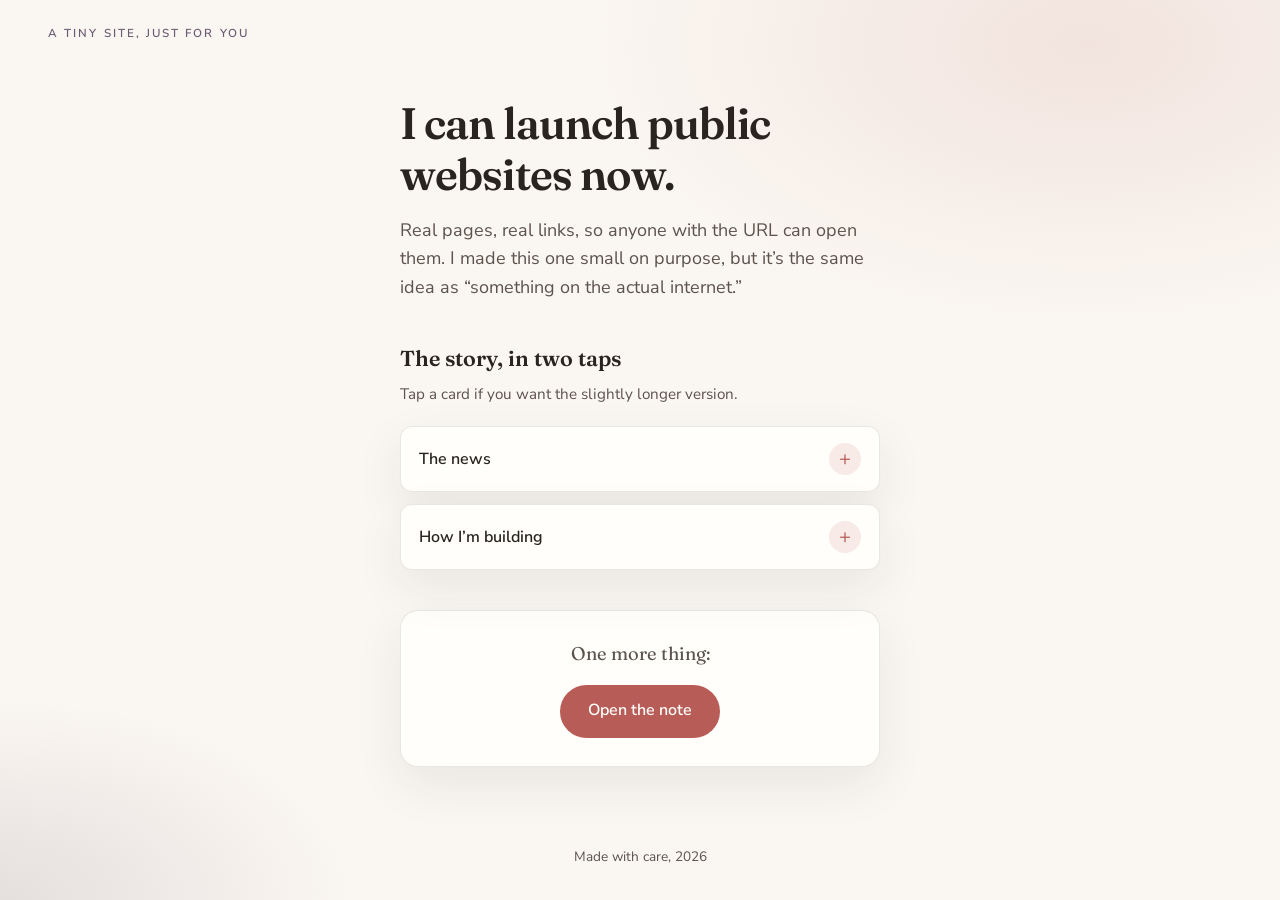
==== website/index.html @ cdfbc5cf "Move site into website/; deploy Pages via Actions; root README Made-with: Cursor" ====
<!DOCTYPE html>
<html lang="en">
  <head>
    <meta charset="utf-8" />
    <meta name="viewport" content="width=device-width, initial-scale=1" />
    <title>For you</title>
    <meta
      name="description"
      content="News: public websites, and how I build now. Tap the cards."
    />
    <link rel="stylesheet" href="styles.css" />
    <link rel="preconnect" href="https://fonts.googleapis.com" />
    <link rel="preconnect" href="https://fonts.gstatic.com" crossorigin />
    <link
      href="https://fonts.googleapis.com/css2?family=Fraunces:ital,opsz,wght@0,9..144,400;0,9..144,600;1,9..144,400&family=Nunito+Sans:ital,opsz,wght@0,6..12,400;0,6..12,600;1,6..12,400&display=swap"
      rel="stylesheet"
    />
  </head>
  <body>
    <a class="skip-link" href="#main">Skip to content</a>
    <div class="bg-blobs" aria-hidden="true"></div>

    <header class="site-header">
      <p class="eyebrow">A tiny site, just for you</p>
    </header>

    <main id="main" class="layout">
      <section class="hero card-in" aria-labelledby="hero-title">
        <h1 id="hero-title" class="hero-title">I can launch public websites now.</h1>
        <p class="lede">
          Real pages, real links, so anyone with the URL can open them. I made this
          one small on purpose, but it’s the same idea as “something on the
          actual internet.”
        </p>
      </section>

      <section class="story" aria-labelledby="story-title">
        <h2 id="story-title" class="section-title">The story, in two taps</h2>
        <p class="section-intro">
          Tap a card if you want the slightly longer version.
        </p>

        <div class="cards">
          <article class="story-card">
            <button
              type="button"
              class="story-card__toggle"
              aria-expanded="false"
              aria-controls="panel-1"
              id="btn-1"
            >
              <span class="story-card__label">The news</span>
              <span class="story-card__hint" aria-hidden="true">+</span>
            </button>
            <div
              class="story-card__panel"
              id="panel-1"
              role="region"
              aria-labelledby="btn-1"
              hidden
            >
              <p>
                I can create and publish <strong>public</strong> sites (pages
                that live outside my laptop, with a shareable link). That’s new
                for me, and it’s what I wanted you to see first.
              </p>
            </div>
          </article>

          <article class="story-card">
            <button
              type="button"
              class="story-card__toggle"
              aria-expanded="false"
              aria-controls="panel-2"
              id="btn-2"
            >
              <span class="story-card__label">How I’m building</span>
              <span class="story-card__hint" aria-hidden="true">+</span>
            </button>
            <div
              class="story-card__panel"
              id="panel-2"
              role="region"
              aria-labelledby="btn-2"
              hidden
            >
              <p>
                I work alongside AI tools now: things like <strong>Cursor</strong>
                and <strong>Claude</strong>, almost like teammates in the editor.
                They help me draft, explore options, and catch dumb mistakes;
                I still decide what ships. It’s faster, and honestly more fun.
              </p>
            </div>
          </article>
        </div>
      </section>

      <section class="reveal-block card-in card-in--delay" aria-labelledby="reveal-label">
        <p id="reveal-label" class="reveal-block__prompt">One more thing:</p>
        <button type="button" class="btn-primary" id="reveal-btn">
          Open the note
        </button>
        <div class="reveal-block__message" id="reveal-message" hidden>
          <p>Any ideas what we want to build now?</p>
        </div>
      </section>
    </main>

    <footer class="site-footer">
      <p>Made with care, <span id="year"></span></p>
    </footer>

    <script src="script.js" defer></script>
  </body>
</html>
---- website/styles.css ----
:root {
  --bg: #faf6f1;
  --bg-card: #fffefb;
  --text: #2a2420;
  --text-soft: #5c534c;
  --accent: #b85c57;
  --accent-hover: #9a4744;
  --accent-faint: rgba(184, 92, 87, 0.12);
  --plum: #6b5b73;
  --border: rgba(42, 36, 32, 0.1);
  --radius: 18px;
  --radius-sm: 12px;
  --shadow: 0 18px 50px rgba(42, 36, 32, 0.08);
  --shadow-hover: 0 22px 60px rgba(42, 36, 32, 0.12);
  --font-sans: "Nunito Sans", system-ui, sans-serif;
  --font-display: "Fraunces", Georgia, serif;
}

@media (prefers-color-scheme: dark) {
  :root {
    --bg: #17141a;
    --bg-card: #1f1c24;
    --text: #f2ebe6;
    --text-soft: #b8aea5;
    --accent: #e8a09c;
    --accent-hover: #f0bcb8;
    --accent-faint: rgba(232, 160, 156, 0.12);
    --plum: #c4b8cc;
    --border: rgba(242, 235, 230, 0.12);
    --shadow: 0 20px 60px rgba(0, 0, 0, 0.35);
    --shadow-hover: 0 24px 70px rgba(0, 0, 0, 0.45);
  }
}

*,
*::before,
*::after {
  box-sizing: border-box;
}

html {
  font-family: var(--font-sans);
  line-height: 1.6;
  -webkit-font-smoothing: antialiased;
}

body {
  margin: 0;
  min-height: 100dvh;
  display: flex;
  flex-direction: column;
  color: var(--text);
  background: var(--bg);
  position: relative;
  overflow-x: hidden;
}

.bg-blobs {
  position: fixed;
  inset: 0;
  z-index: -1;
  background:
    radial-gradient(900px 500px at 85% 5%, var(--accent-faint), transparent 55%),
    radial-gradient(700px 400px at 0% 100%, rgba(107, 91, 115, 0.15), transparent 50%),
    var(--bg);
  pointer-events: none;
}

@media (prefers-color-scheme: dark) {
  .bg-blobs {
    background:
      radial-gradient(900px 500px at 85% 5%, var(--accent-faint), transparent 55%),
      radial-gradient(700px 400px at 0% 100%, rgba(196, 184, 204, 0.12), transparent 50%),
      var(--bg);
  }
}

.skip-link {
  position: absolute;
  left: -999px;
  top: 0.75rem;
  padding: 0.5rem 1rem;
  background: var(--accent);
  color: var(--bg);
  font-weight: 600;
  border-radius: 8px;
  z-index: 10;
}

.skip-link:focus {
  left: 0.75rem;
}

.site-header {
  padding: 1.5rem clamp(1.25rem, 4vw, 3rem) 0;
}

.eyebrow {
  margin: 0;
  font-size: 0.72rem;
  letter-spacing: 0.18em;
  text-transform: uppercase;
  color: var(--plum);
  font-weight: 600;
}

.layout {
  flex: 1;
  padding: clamp(1.5rem, 5vw, 3.5rem) clamp(1.25rem, 4vw, 3rem) 3rem;
  max-width: 36rem;
  margin: 0 auto;
  width: 100%;
}

.hero {
  margin-bottom: 2.5rem;
}

.hero-title {
  margin: 0 0 1rem;
  font-family: var(--font-display);
  font-size: clamp(2rem, 6vw, 2.75rem);
  font-weight: 600;
  line-height: 1.15;
  letter-spacing: -0.02em;
  color: var(--text);
}

.lede {
  margin: 0;
  font-size: 1.125rem;
  color: var(--text-soft);
}

.section-title {
  margin: 0 0 0.35rem;
  font-family: var(--font-display);
  font-size: 1.35rem;
  font-weight: 600;
}

.section-intro {
  margin: 0 0 1.25rem;
  font-size: 0.95rem;
  color: var(--text-soft);
}

.cards {
  display: flex;
  flex-direction: column;
  gap: 0.75rem;
}

.story-card {
  border-radius: var(--radius-sm);
  border: 1px solid var(--border);
  background: var(--bg-card);
  box-shadow: var(--shadow);
  overflow: hidden;
  transition: box-shadow 0.25s ease, transform 0.2s ease;
}

.story-card:has(.story-card__toggle[aria-expanded="true"]) {
  box-shadow: var(--shadow-hover);
}

.story-card__toggle {
  width: 100%;
  display: flex;
  align-items: center;
  justify-content: space-between;
  gap: 1rem;
  padding: 1rem 1.15rem;
  margin: 0;
  border: none;
  background: transparent;
  color: var(--text);
  font: inherit;
  text-align: left;
  cursor: pointer;
  transition: background 0.2s ease;
}

.story-card__toggle:hover {
  background: var(--accent-faint);
}

.story-card__toggle:focus-visible {
  outline: 2px solid var(--accent);
  outline-offset: -2px;
}

.story-card__label {
  font-weight: 600;
  font-size: 1rem;
}

.story-card__hint {
  flex-shrink: 0;
  width: 2rem;
  height: 2rem;
  display: grid;
  place-items: center;
  border-radius: 999px;
  background: var(--accent-faint);
  color: var(--accent);
  font-size: 1.25rem;
  font-weight: 400;
  line-height: 1;
  transition: transform 0.25s ease;
}

.story-card__toggle[aria-expanded="true"] .story-card__hint {
  transform: rotate(45deg);
}

.story-card__panel {
  padding: 0 1.15rem 1.15rem;
  border-top: 1px solid var(--border);
}

.story-card__panel[hidden] {
  display: none;
}

.story-card__panel p {
  margin: 0.9rem 0 0;
  font-size: 0.98rem;
  color: var(--text-soft);
}

.story-card__panel p em {
  color: var(--text);
  font-style: italic;
}

.reveal-block {
  margin-top: 2.5rem;
  padding: 1.75rem;
  border-radius: var(--radius);
  border: 1px solid var(--border);
  background: var(--bg-card);
  box-shadow: var(--shadow);
  text-align: center;
}

.reveal-block__prompt {
  margin: 0 0 1rem;
  font-family: var(--font-display);
  font-size: 1.15rem;
  color: var(--text-soft);
}

.btn-primary {
  display: inline-flex;
  align-items: center;
  justify-content: center;
  padding: 0.85rem 1.75rem;
  border: none;
  border-radius: 999px;
  background: var(--accent);
  color: #fffefb;
  font: inherit;
  font-weight: 600;
  font-size: 1rem;
  cursor: pointer;
  transition: background 0.2s ease, transform 0.15s ease;
}

.btn-primary:hover {
  background: var(--accent-hover);
}

.btn-primary:focus-visible {
  outline: 2px solid var(--accent);
  outline-offset: 3px;
}

.btn-primary:active {
  transform: scale(0.98);
}

.reveal-block__message {
  margin-top: 1.25rem;
  text-align: left;
}

.reveal-block__message[hidden] {
  display: none;
}

.reveal-block__message p {
  margin: 0;
  font-size: 1.05rem;
  color: var(--text-soft);
  line-height: 1.65;
}

.site-footer {
  padding: 1.5rem clamp(1.25rem, 4vw, 3rem) 2rem;
  text-align: center;
}

.site-footer p {
  margin: 0;
  font-size: 0.85rem;
  color: var(--text-soft);
}

@media (prefers-reduced-motion: reduce) {
  .story-card,
  .story-card__hint,
  .btn-primary {
    transition: none;
  }

  .card-in {
    animation: none;
    opacity: 1;
    transform: none;
  }
}

.card-in {
  animation: rise-in 0.7s ease backwards;
}

.card-in--delay {
  animation-delay: 0.12s;
}

@keyframes rise-in {
  from {
    opacity: 0;
    transform: translateY(12px);
  }
  to {
    opacity: 1;
    transform: translateY(0);
  }
}
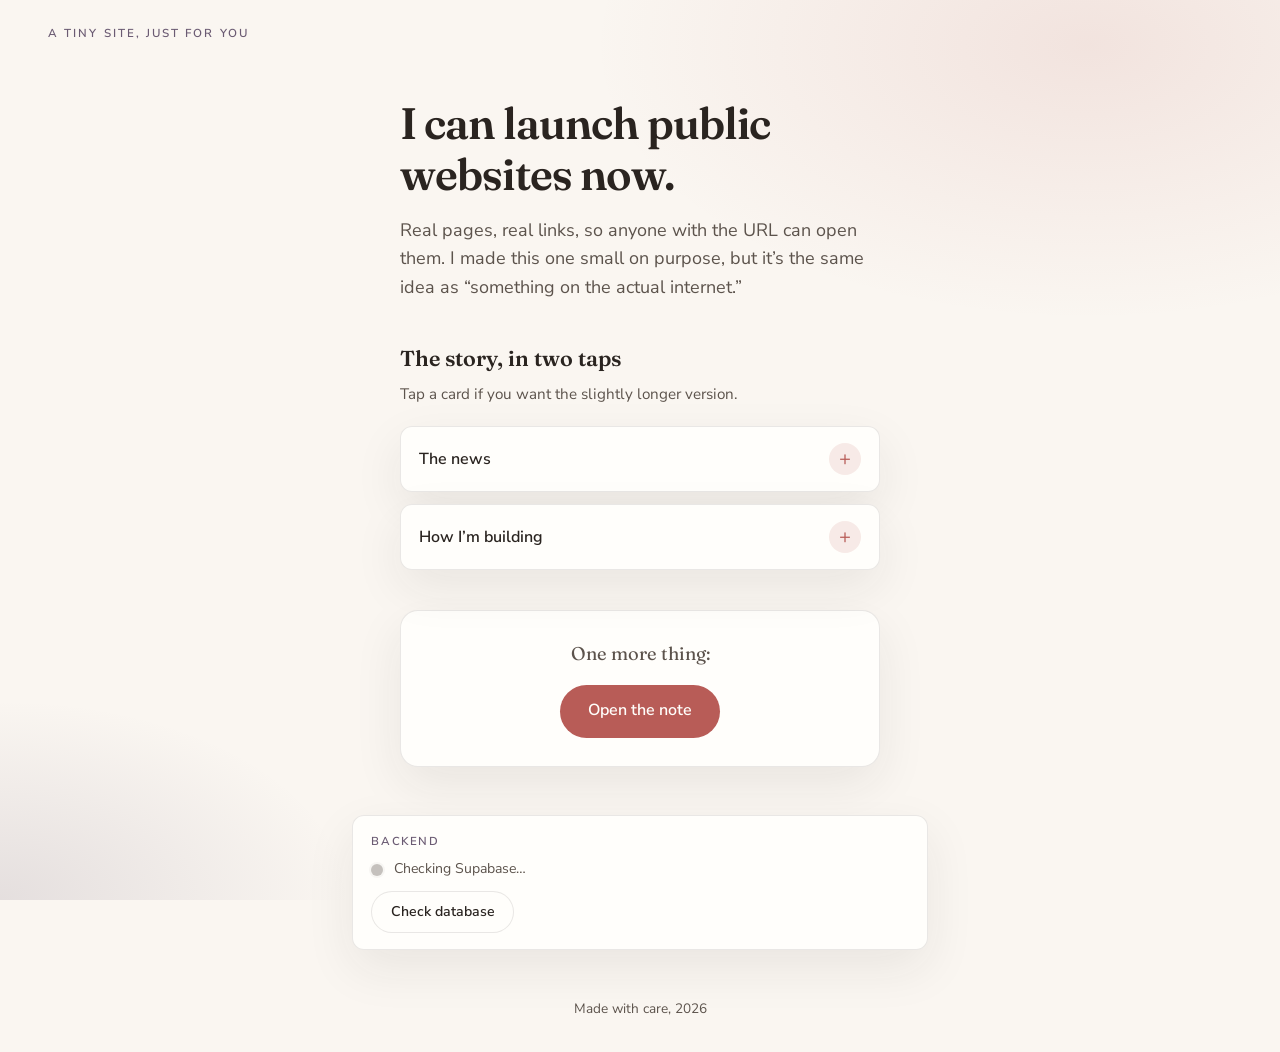
==== commit 942152a0: "Add database connectivity button with status light and probe migration Made-with: Cursor" ====
--- a/website/index.html
+++ b/website/index.html
@@ -107,10 +107,35 @@
       </section>
     </main>
 
+    <aside class="supabase-panel card-in" aria-label="Backend status">
+      <p class="supabase-panel__title">Backend</p>
+      <div class="supabase-db-row">
+        <span
+          class="supabase-light"
+          id="supabase-light"
+          data-state="off"
+          role="img"
+          aria-label="Database check indicator"
+        ></span>
+        <p
+          id="supabase-status"
+          class="supabase-status"
+          data-state="idle"
+          aria-live="polite"
+        >
+          Checking Supabase…
+        </p>
+      </div>
+      <button type="button" class="btn-supabase-check" id="supabase-check-btn">
+        Check database
+      </button>
+    </aside>
+
     <footer class="site-footer">
       <p>Made with care, <span id="year"></span></p>
     </footer>
 
     <script src="script.js" defer></script>
+    <script type="module" src="js/app-supabase.js"></script>
   </body>
 </html>
--- a/website/styles.css
+++ b/website/styles.css
@@ -296,6 +296,145 @@
   line-height: 1.65;
 }
 
+.supabase-panel {
+  max-width: 36rem;
+  margin: 0 auto 1.5rem;
+  padding: 1rem 1.15rem;
+  width: calc(100% - clamp(2.5rem, 8vw, 6rem));
+  border-radius: var(--radius-sm);
+  border: 1px solid var(--border);
+  background: var(--bg-card);
+  box-shadow: var(--shadow);
+}
+
+.supabase-panel__title {
+  margin: 0 0 0.55rem;
+  font-size: 0.72rem;
+  letter-spacing: 0.14em;
+  text-transform: uppercase;
+  color: var(--plum);
+  font-weight: 600;
+}
+
+.supabase-db-row {
+  display: flex;
+  align-items: flex-start;
+  gap: 0.65rem;
+  margin-bottom: 0.75rem;
+}
+
+.supabase-light {
+  flex-shrink: 0;
+  width: 0.75rem;
+  height: 0.75rem;
+  margin-top: 0.32rem;
+  border-radius: 50%;
+  background: var(--text-soft);
+  opacity: 0.45;
+  box-shadow: 0 0 0 2px var(--border);
+  transition:
+    background 0.2s ease,
+    opacity 0.2s ease,
+    box-shadow 0.2s ease;
+}
+
+.supabase-light[data-state="off"] {
+  background: var(--text-soft);
+  opacity: 0.35;
+}
+
+.supabase-light[data-state="pending"] {
+  background: #c9a227;
+  opacity: 1;
+  animation: supa-pulse 0.9s ease-in-out infinite;
+}
+
+.supabase-light[data-state="ok"] {
+  background: #2f8f54;
+  opacity: 1;
+  box-shadow:
+    0 0 0 2px rgba(47, 143, 84, 0.35),
+    0 0 12px rgba(47, 143, 84, 0.45);
+}
+
+.supabase-light[data-state="error"] {
+  background: var(--accent);
+  opacity: 1;
+}
+
+@keyframes supa-pulse {
+  0%,
+  100% {
+    transform: scale(1);
+    opacity: 1;
+  }
+  50% {
+    transform: scale(1.08);
+    opacity: 0.75;
+  }
+}
+
+@media (prefers-reduced-motion: reduce) {
+  .supabase-light[data-state="pending"] {
+    animation: none;
+  }
+}
+
+.btn-supabase-check {
+  display: inline-flex;
+  align-items: center;
+  justify-content: center;
+  padding: 0.55rem 1.15rem;
+  border: 1px solid var(--border);
+  border-radius: 999px;
+  background: var(--bg-card);
+  color: var(--text);
+  font: inherit;
+  font-weight: 600;
+  font-size: 0.88rem;
+  cursor: pointer;
+  transition:
+    background 0.2s ease,
+    border-color 0.2s ease,
+    transform 0.15s ease;
+}
+
+.btn-supabase-check:hover:not(:disabled) {
+  background: var(--accent-faint);
+  border-color: rgba(107, 91, 115, 0.35);
+}
+
+.btn-supabase-check:focus-visible {
+  outline: 2px solid var(--accent);
+  outline-offset: 2px;
+}
+
+.btn-supabase-check:active:not(:disabled) {
+  transform: scale(0.98);
+}
+
+.btn-supabase-check:disabled {
+  opacity: 0.55;
+  cursor: not-allowed;
+}
+
+.supabase-status {
+  margin: 0;
+  flex: 1;
+  min-width: 0;
+  font-size: 0.88rem;
+  color: var(--text-soft);
+  line-height: 1.45;
+}
+
+.supabase-status[data-state="ok"] {
+  color: var(--text);
+}
+
+.supabase-status[data-state="error"] {
+  color: var(--accent);
+}
+
 .site-footer {
   padding: 1.5rem clamp(1.25rem, 4vw, 3rem) 2rem;
   text-align: center;
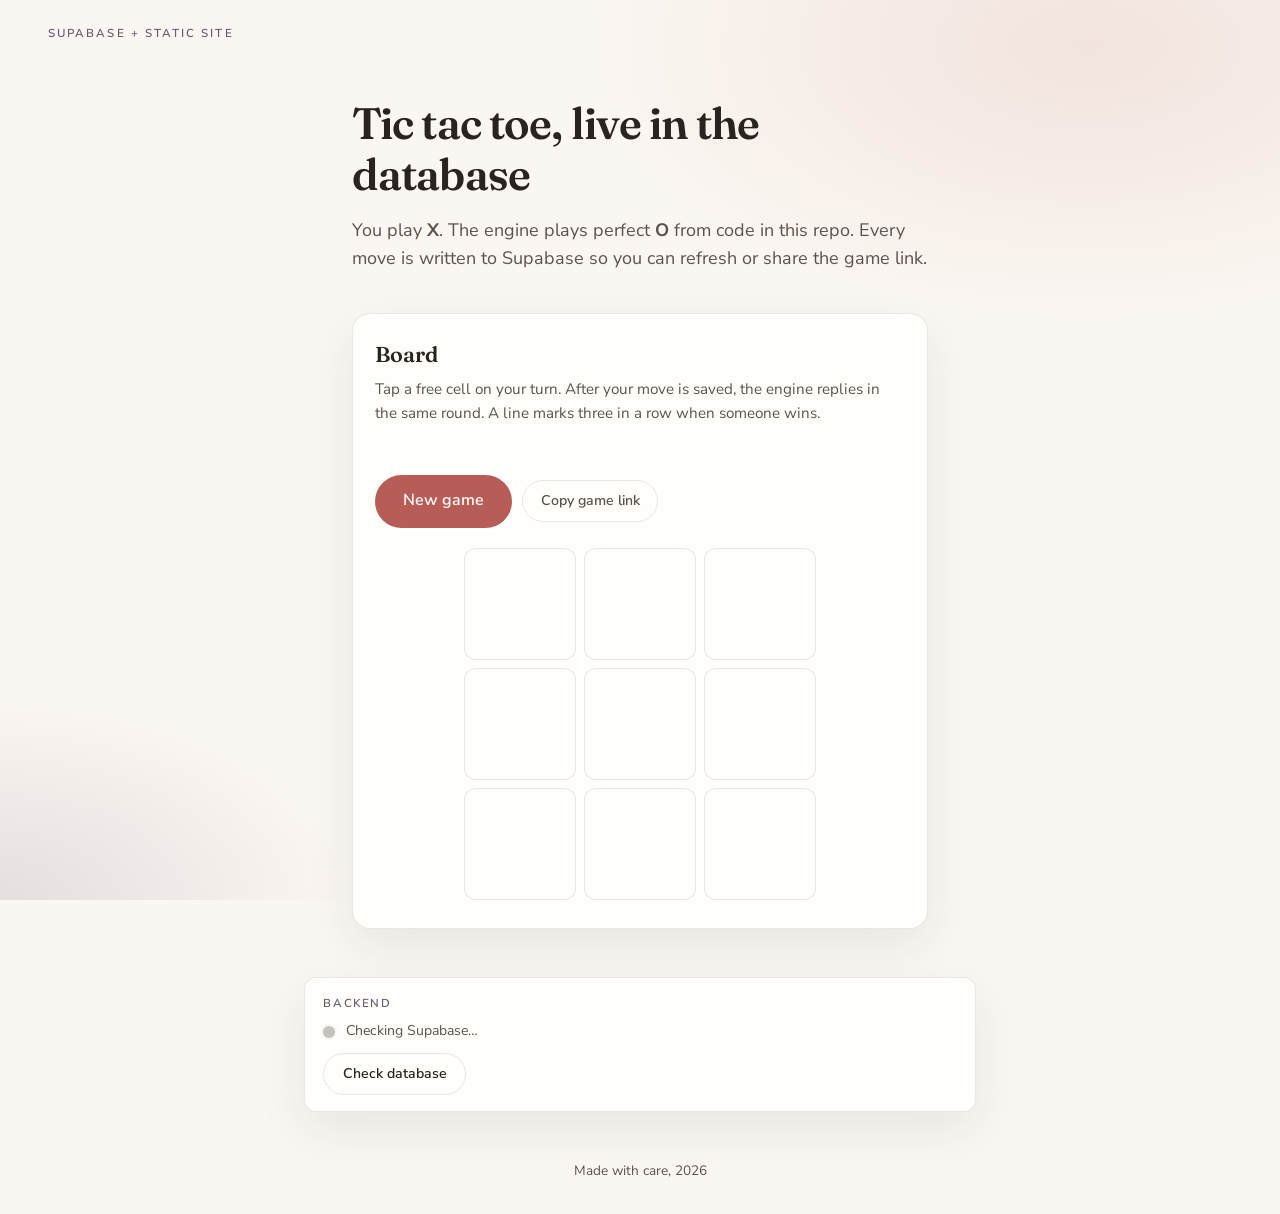
==== commit 3ce3d710: "Add Supabase tic tac toe with minimax engine, win line, and site revamp Made-with: Cursor" ====
--- a/website/index.html
+++ b/website/index.html
@@ -3,10 +3,10 @@
   <head>
     <meta charset="utf-8" />
     <meta name="viewport" content="width=device-width, initial-scale=1" />
-    <title>For you</title>
+    <title>Tic tac toe with Supabase</title>
     <meta
       name="description"
-      content="News: public websites, and how I build now. Tap the cards."
+      content="Play tic tac toe against a perfect engine. Each move is stored in Supabase."
     />
     <link rel="stylesheet" href="styles.css" />
     <link rel="preconnect" href="https://fonts.googleapis.com" />
@@ -21,88 +21,55 @@
     <div class="bg-blobs" aria-hidden="true"></div>
 
     <header class="site-header">
-      <p class="eyebrow">A tiny site, just for you</p>
+      <p class="eyebrow">Supabase + static site</p>
     </header>
 
-    <main id="main" class="layout">
+    <main id="main" class="layout layout--wide">
       <section class="hero card-in" aria-labelledby="hero-title">
-        <h1 id="hero-title" class="hero-title">I can launch public websites now.</h1>
+        <h1 id="hero-title" class="hero-title">Tic tac toe, live in the database</h1>
         <p class="lede">
-          Real pages, real links, so anyone with the URL can open them. I made this
-          one small on purpose, but it’s the same idea as “something on the
-          actual internet.”
+          You play <strong>X</strong>. The engine plays perfect <strong>O</strong> from code in this
+          repo. Every move is written to Supabase so you can refresh or share the game link.
         </p>
       </section>
 
-      <section class="story" aria-labelledby="story-title">
-        <h2 id="story-title" class="section-title">The story, in two taps</h2>
-        <p class="section-intro">
-          Tap a card if you want the slightly longer version.
+      <section class="ttt-section card-in card-in--delay" aria-labelledby="ttt-heading">
+        <h2 id="ttt-heading" class="section-title">Board</h2>
+        <p class="ttt-lede">
+          Tap a free cell on your turn. After your move is saved, the engine replies in the same
+          round. A line marks three in a row when someone wins.
         </p>
+        <p id="ttt-status" class="ttt-status" aria-live="polite"></p>
+        <div id="ttt-result" class="ttt-result" role="status" hidden></div>
+        <div class="ttt-toolbar">
+          <button type="button" class="btn-primary" id="ttt-new-game">New game</button>
+          <button type="button" class="btn-ghost" id="ttt-copy-link">Copy game link</button>
+        </div>
 
-        <div class="cards">
-          <article class="story-card">
-            <button
-              type="button"
-              class="story-card__toggle"
-              aria-expanded="false"
-              aria-controls="panel-1"
-              id="btn-1"
-            >
-              <span class="story-card__label">The news</span>
-              <span class="story-card__hint" aria-hidden="true">+</span>
-            </button>
-            <div
-              class="story-card__panel"
-              id="panel-1"
-              role="region"
-              aria-labelledby="btn-1"
-              hidden
-            >
-              <p>
-                I can create and publish <strong>public</strong> sites (pages
-                that live outside my laptop, with a shareable link). That’s new
-                for me, and it’s what I wanted you to see first.
-              </p>
-            </div>
-          </article>
-
-          <article class="story-card">
-            <button
-              type="button"
-              class="story-card__toggle"
-              aria-expanded="false"
-              aria-controls="panel-2"
-              id="btn-2"
-            >
-              <span class="story-card__label">How I’m building</span>
-              <span class="story-card__hint" aria-hidden="true">+</span>
-            </button>
-            <div
-              class="story-card__panel"
-              id="panel-2"
-              role="region"
-              aria-labelledby="btn-2"
-              hidden
-            >
-              <p>
-                I work alongside AI tools now: things like <strong>Cursor</strong>
-                and <strong>Claude</strong>, almost like teammates in the editor.
-                They help me draft, explore options, and catch dumb mistakes;
-                I still decide what ships. It’s faster, and honestly more fun.
-              </p>
-            </div>
-          </article>
-        </div>
-      </section>
-
-      <section class="reveal-block card-in card-in--delay" aria-labelledby="reveal-label">
-        <p id="reveal-label" class="reveal-block__prompt">One more thing:</p>
-        <button type="button" class="btn-primary" id="reveal-btn">
-          Open the note
-        </button>
-        <div class="reveal-block__message" id="reveal-message" hidden>
-          <p>Any ideas what we want to build now?</p>
+        <div class="ttt-board-shell">
+          <div
+            class="ttt-grid"
+            id="ttt-grid"
+            role="group"
+            aria-label="Tic tac toe cells, three by three"
+          >
+            <button type="button" class="ttt-cell" data-index="0" aria-label="Cell 1"></button>
+            <button type="button" class="ttt-cell" data-index="1" aria-label="Cell 2"></button>
+            <button type="button" class="ttt-cell" data-index="2" aria-label="Cell 3"></button>
+            <button type="button" class="ttt-cell" data-index="3" aria-label="Cell 4"></button>
+            <button type="button" class="ttt-cell" data-index="4" aria-label="Cell 5"></button>
+            <button type="button" class="ttt-cell" data-index="5" aria-label="Cell 6"></button>
+            <button type="button" class="ttt-cell" data-index="6" aria-label="Cell 7"></button>
+            <button type="button" class="ttt-cell" data-index="7" aria-label="Cell 8"></button>
+            <button type="button" class="ttt-cell" data-index="8" aria-label="Cell 9"></button>
+          </div>
+          <svg
+            id="ttt-win-svg"
+            class="ttt-win-svg"
+            viewBox="0 0 300 300"
+            preserveAspectRatio="none"
+            aria-hidden="true"
+          ></svg>
         </div>
       </section>
     </main>
@@ -137,5 +104,6 @@
 
     <script src="script.js" defer></script>
     <script type="module" src="js/app-supabase.js"></script>
+    <script type="module" src="js/app-ttt.js"></script>
   </body>
 </html>
--- a/website/styles.css
+++ b/website/styles.css
@@ -112,6 +112,10 @@
   width: 100%;
 }
 
+.layout--wide {
+  max-width: 42rem;
+}
+
 .hero {
   margin-bottom: 2.5rem;
 }
@@ -297,7 +301,7 @@
 }
 
 .supabase-panel {
-  max-width: 36rem;
+  max-width: 42rem;
   margin: 0 auto 1.5rem;
   padding: 1rem 1.15rem;
   width: calc(100% - clamp(2.5rem, 8vw, 6rem));
@@ -449,7 +453,8 @@
 @media (prefers-reduced-motion: reduce) {
   .story-card,
   .story-card__hint,
-  .btn-primary {
+  .btn-primary,
+  .ttt-cell {
     transition: none;
   }
 
@@ -478,3 +483,182 @@
     transform: translateY(0);
   }
 }
+
+.ttt-section {
+  margin-top: 0.5rem;
+  padding: 1.5rem 1.35rem 1.75rem;
+  border-radius: var(--radius);
+  border: 1px solid var(--border);
+  background: var(--bg-card);
+  box-shadow: var(--shadow);
+}
+
+.ttt-lede {
+  margin: 0 0 1rem;
+  font-size: 0.95rem;
+  color: var(--text-soft);
+  line-height: 1.55;
+}
+
+.ttt-status {
+  margin: 0 0 0.75rem;
+  min-height: 1.45em;
+  font-size: 0.92rem;
+  color: var(--text-soft);
+}
+
+.ttt-result {
+  margin: 0 0 1rem;
+  padding: 0.65rem 1rem;
+  border-radius: var(--radius-sm);
+  background: var(--accent-faint);
+  color: var(--text);
+  font-weight: 600;
+  font-size: 1.05rem;
+  text-align: center;
+}
+
+.ttt-result[hidden] {
+  display: none;
+}
+
+.ttt-toolbar {
+  display: flex;
+  flex-wrap: wrap;
+  gap: 0.65rem;
+  align-items: center;
+  margin-bottom: 1.25rem;
+}
+
+.btn-ghost {
+  display: inline-flex;
+  align-items: center;
+  justify-content: center;
+  padding: 0.55rem 1.1rem;
+  border: 1px solid var(--border);
+  border-radius: 999px;
+  background: transparent;
+  color: var(--text-soft);
+  font: inherit;
+  font-weight: 600;
+  font-size: 0.88rem;
+  cursor: pointer;
+  transition:
+    background 0.2s ease,
+    color 0.2s ease,
+    border-color 0.2s ease;
+}
+
+.btn-ghost:hover:not(:disabled) {
+  background: var(--accent-faint);
+  color: var(--text);
+  border-color: rgba(107, 91, 115, 0.35);
+}
+
+.btn-ghost:focus-visible {
+  outline: 2px solid var(--accent);
+  outline-offset: 2px;
+}
+
+.btn-ghost:disabled {
+  opacity: 0.45;
+  cursor: not-allowed;
+}
+
+.ttt-board-shell {
+  position: relative;
+  width: min(100%, 22rem);
+  margin: 0 auto;
+  aspect-ratio: 1;
+}
+
+.ttt-grid {
+  position: relative;
+  z-index: 1;
+  display: grid;
+  grid-template-columns: repeat(3, 1fr);
+  grid-template-rows: repeat(3, 1fr);
+  gap: 0.5rem;
+  width: 100%;
+  height: 100%;
+}
+
+.ttt-cell {
+  position: relative;
+  display: flex;
+  align-items: center;
+  justify-content: center;
+  margin: 0;
+  padding: 0;
+  min-height: 0;
+  border: 1px solid var(--border);
+  border-radius: var(--radius-sm);
+  background: rgba(255, 254, 251, 0.65);
+  color: var(--text);
+  font-family: var(--font-display);
+  font-size: clamp(1.75rem, 8vw, 2.35rem);
+  font-weight: 600;
+  line-height: 1;
+  cursor: pointer;
+  transition:
+    background 0.2s ease,
+    transform 0.12s ease,
+    border-color 0.2s ease;
+}
+
+@media (prefers-color-scheme: dark) {
+  .ttt-cell {
+    background: rgba(31, 28, 36, 0.85);
+  }
+}
+
+.ttt-cell:hover:not(:disabled) {
+  border-color: rgba(107, 91, 115, 0.45);
+  background: var(--accent-faint);
+}
+
+.ttt-cell:focus-visible {
+  outline: 2px solid var(--accent);
+  outline-offset: 2px;
+  z-index: 2;
+}
+
+.ttt-cell:active:not(:disabled) {
+  transform: scale(0.97);
+}
+
+.ttt-cell:disabled {
+  cursor: default;
+  opacity: 1;
+}
+
+.ttt-cell[data-mark="x"] {
+  color: var(--accent);
+}
+
+.ttt-cell[data-mark="o"] {
+  color: var(--plum);
+}
+
+.ttt-win-svg {
+  position: absolute;
+  inset: 0;
+  z-index: 2;
+  width: 100%;
+  height: 100%;
+  pointer-events: none;
+  overflow: visible;
+}
+
+.ttt-win-line {
+  stroke: var(--accent);
+  stroke-width: 12;
+  stroke-linecap: round;
+  filter: drop-shadow(0 1px 2px rgba(42, 36, 32, 0.2));
+}
+
+@media (prefers-color-scheme: dark) {
+  .ttt-win-line {
+    filter: drop-shadow(0 1px 3px rgba(0, 0, 0, 0.5));
+  }
+}
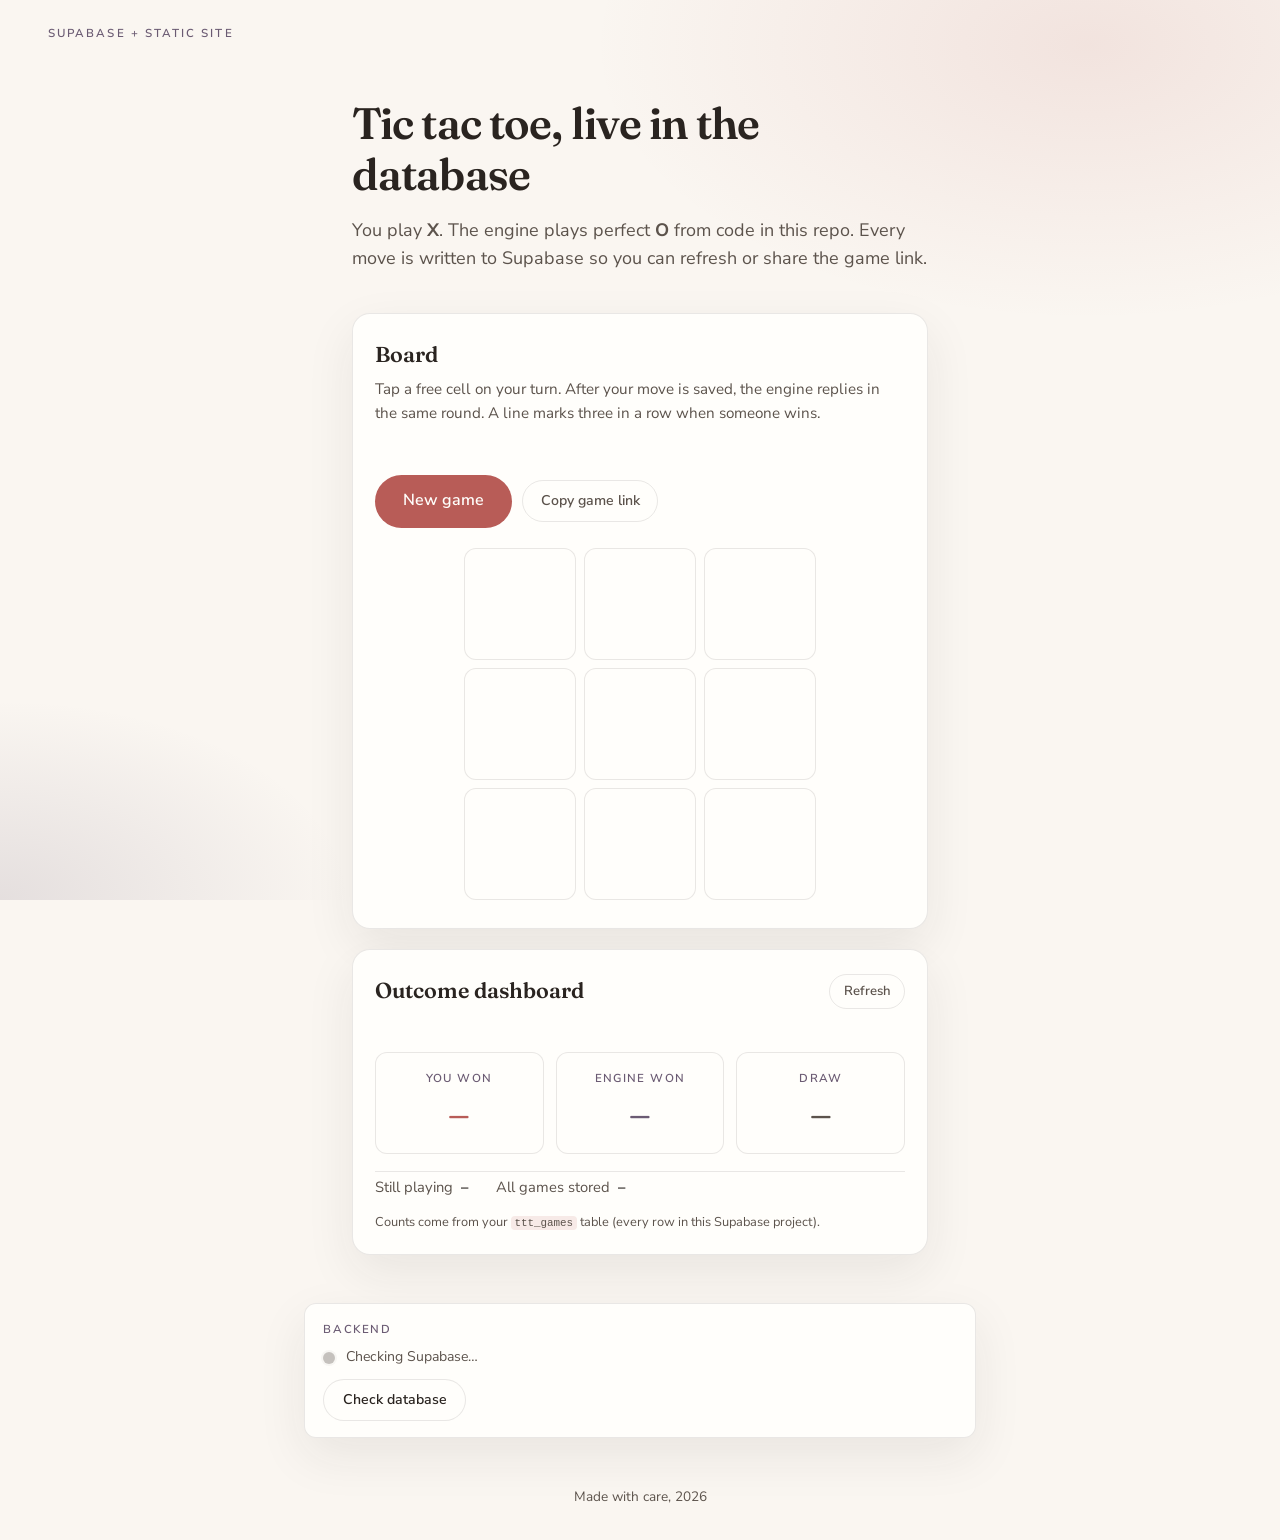
==== commit 5aee735d: "Add outcome dashboard with Supabase counts for wins, draws, and totals Made-with: Cursor" ====
--- a/website/index.html
+++ b/website/index.html
@@ -72,6 +72,43 @@
           ></svg>
         </div>
       </section>
+
+      <section class="stats-section card-in" aria-labelledby="stats-heading">
+        <div class="stats-section__head">
+          <h2 id="stats-heading" class="section-title">Outcome dashboard</h2>
+          <button type="button" class="btn-ghost btn-ghost--compact" id="stats-refresh">
+            Refresh
+          </button>
+        </div>
+        <p id="stats-status" class="stats-status" aria-live="polite"></p>
+        <div class="stats-grid">
+          <article class="stat-card">
+            <h3 class="stat-card__label">You won</h3>
+            <p class="stat-card__value" id="stat-user-won">–</p>
+          </article>
+          <article class="stat-card">
+            <h3 class="stat-card__label">Engine won</h3>
+            <p class="stat-card__value" id="stat-engine-won">–</p>
+          </article>
+          <article class="stat-card">
+            <h3 class="stat-card__label">Draw</h3>
+            <p class="stat-card__value" id="stat-draw">–</p>
+          </article>
+        </div>
+        <div class="stats-subgrid">
+          <p class="stat-inline">
+            <span class="stat-inline__label">Still playing</span>
+            <span class="stat-inline__value" id="stat-playing">–</span>
+          </p>
+          <p class="stat-inline">
+            <span class="stat-inline__label">All games stored</span>
+            <span class="stat-inline__value" id="stat-total">–</span>
+          </p>
+        </div>
+        <p class="stats-foot">
+          Counts come from your <code>ttt_games</code> table (every row in this Supabase project).
+        </p>
+      </section>
     </main>
 
     <aside class="supabase-panel card-in" aria-label="Backend status">
@@ -104,6 +141,7 @@
 
     <script src="script.js" defer></script>
     <script type="module" src="js/app-supabase.js"></script>
+    <script type="module" src="js/app-dashboard.js"></script>
     <script type="module" src="js/app-ttt.js"></script>
   </body>
 </html>
--- a/website/styles.css
+++ b/website/styles.css
@@ -662,3 +662,136 @@
     filter: drop-shadow(0 1px 3px rgba(0, 0, 0, 0.5));
   }
 }
+
+.stats-section {
+  margin-top: 1.25rem;
+  padding: 1.5rem 1.35rem 1.35rem;
+  border-radius: var(--radius);
+  border: 1px solid var(--border);
+  background: var(--bg-card);
+  box-shadow: var(--shadow);
+}
+
+.stats-section__head {
+  display: flex;
+  flex-wrap: wrap;
+  align-items: center;
+  justify-content: space-between;
+  gap: 0.75rem;
+  margin-bottom: 0.5rem;
+}
+
+.stats-section__head .section-title {
+  margin: 0;
+}
+
+.stats-status {
+  margin: 0 0 1rem;
+  min-height: 1.35em;
+  font-size: 0.88rem;
+  color: var(--text-soft);
+}
+
+.stats-grid {
+  display: grid;
+  grid-template-columns: repeat(3, 1fr);
+  gap: 0.75rem;
+  margin-bottom: 1.1rem;
+}
+
+@media (max-width: 520px) {
+  .stats-grid {
+    grid-template-columns: 1fr;
+  }
+}
+
+.stat-card {
+  margin: 0;
+  padding: 1rem 1rem 1.1rem;
+  border-radius: var(--radius-sm);
+  border: 1px solid var(--border);
+  background: rgba(255, 254, 251, 0.55);
+  text-align: center;
+}
+
+@media (prefers-color-scheme: dark) {
+  .stat-card {
+    background: rgba(31, 28, 36, 0.65);
+  }
+}
+
+.stat-card__label {
+  margin: 0 0 0.35rem;
+  font-size: 0.72rem;
+  font-weight: 600;
+  letter-spacing: 0.12em;
+  text-transform: uppercase;
+  color: var(--plum);
+}
+
+.stat-card__value {
+  margin: 0;
+  font-family: var(--font-display);
+  font-size: clamp(2rem, 6vw, 2.6rem);
+  font-weight: 600;
+  line-height: 1;
+  color: var(--text);
+}
+
+.stat-card:nth-child(1) .stat-card__value {
+  color: var(--accent);
+}
+
+.stat-card:nth-child(2) .stat-card__value {
+  color: var(--plum);
+}
+
+.stat-card:nth-child(3) .stat-card__value {
+  color: var(--text-soft);
+}
+
+.stats-subgrid {
+  display: flex;
+  flex-wrap: wrap;
+  gap: 1rem 1.75rem;
+  margin-bottom: 0.85rem;
+  padding-top: 0.25rem;
+  border-top: 1px solid var(--border);
+}
+
+.stat-inline {
+  margin: 0;
+  display: flex;
+  align-items: baseline;
+  gap: 0.5rem;
+  font-size: 0.92rem;
+}
+
+.stat-inline__label {
+  color: var(--text-soft);
+}
+
+.stat-inline__value {
+  font-weight: 700;
+  font-variant-numeric: tabular-nums;
+  color: var(--text);
+}
+
+.stats-foot {
+  margin: 0;
+  font-size: 0.8rem;
+  color: var(--text-soft);
+  line-height: 1.45;
+}
+
+.stats-foot code {
+  font-size: 0.85em;
+  padding: 0.1em 0.35em;
+  border-radius: 4px;
+  background: var(--accent-faint);
+}
+
+.btn-ghost--compact {
+  padding: 0.4rem 0.85rem;
+  font-size: 0.82rem;
+}
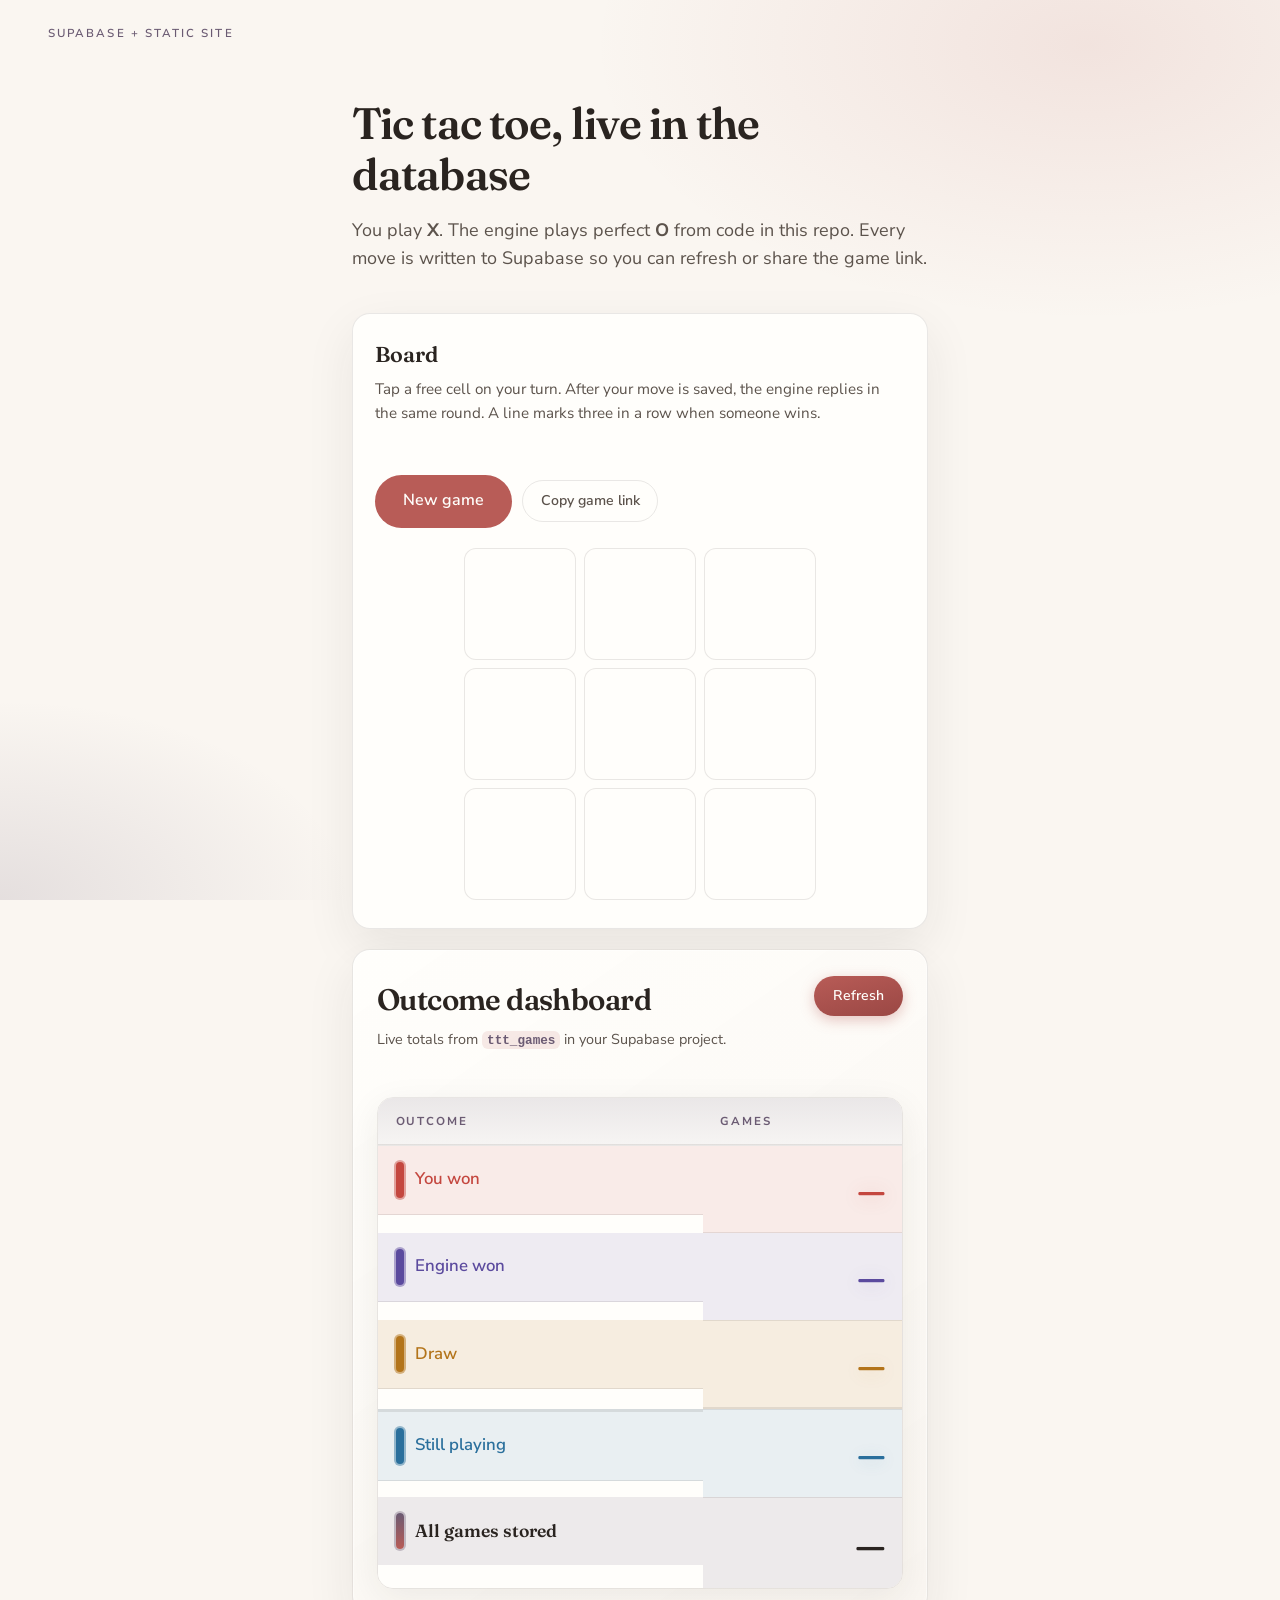
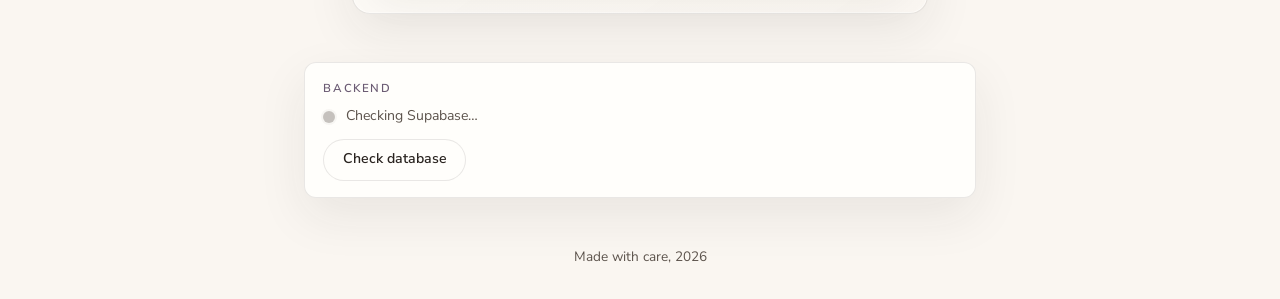
==== commit 029e315b: "Restyle outcome dashboard as a bold color-coded table Made-with: Cursor" ====
--- a/website/index.html
+++ b/website/index.html
@@ -75,39 +75,68 @@
 
       <section class="stats-section card-in" aria-labelledby="stats-heading">
         <div class="stats-section__head">
-          <h2 id="stats-heading" class="section-title">Outcome dashboard</h2>
-          <button type="button" class="btn-ghost btn-ghost--compact" id="stats-refresh">
-            Refresh
+          <div class="stats-section__titles">
+            <h2 id="stats-heading" class="stats-section__title">Outcome dashboard</h2>
+            <p class="stats-section__subtitle">
+              Live totals from <code>ttt_games</code> in your Supabase project.
+            </p>
+          </div>
+          <button type="button" class="btn-stats-refresh" id="stats-refresh">
+            <span class="btn-stats-refresh__label">Refresh</span>
           </button>
         </div>
         <p id="stats-status" class="stats-status" aria-live="polite"></p>
-        <div class="stats-grid">
-          <article class="stat-card">
-            <h3 class="stat-card__label">You won</h3>
-            <p class="stat-card__value" id="stat-user-won">–</p>
-          </article>
-          <article class="stat-card">
-            <h3 class="stat-card__label">Engine won</h3>
-            <p class="stat-card__value" id="stat-engine-won">–</p>
-          </article>
-          <article class="stat-card">
-            <h3 class="stat-card__label">Draw</h3>
-            <p class="stat-card__value" id="stat-draw">–</p>
-          </article>
+
+        <div class="stats-table-shell">
+          <table class="stats-table">
+            <caption class="stats-table__caption">
+              Finished and in-progress games by status
+            </caption>
+            <thead>
+              <tr>
+                <th scope="col" class="stats-table__th-outcome">Outcome</th>
+                <th scope="col" class="stats-table__th-count">Games</th>
+              </tr>
+            </thead>
+            <tbody>
+              <tr class="stats-table__row stats-table__row--user">
+                <th scope="row" class="stats-table__label">
+                  <span class="stats-table__swatch stats-table__swatch--user" aria-hidden="true"></span>
+                  You won
+                </th>
+                <td class="stats-table__num" id="stat-user-won">–</td>
+              </tr>
+              <tr class="stats-table__row stats-table__row--engine">
+                <th scope="row" class="stats-table__label">
+                  <span class="stats-table__swatch stats-table__swatch--engine" aria-hidden="true"></span>
+                  Engine won
+                </th>
+                <td class="stats-table__num" id="stat-engine-won">–</td>
+              </tr>
+              <tr class="stats-table__row stats-table__row--draw">
+                <th scope="row" class="stats-table__label">
+                  <span class="stats-table__swatch stats-table__swatch--draw" aria-hidden="true"></span>
+                  Draw
+                </th>
+                <td class="stats-table__num" id="stat-draw">–</td>
+              </tr>
+              <tr class="stats-table__row stats-table__row--playing stats-table__row--sep">
+                <th scope="row" class="stats-table__label">
+                  <span class="stats-table__swatch stats-table__swatch--playing" aria-hidden="true"></span>
+                  Still playing
+                </th>
+                <td class="stats-table__num stats-table__num--muted" id="stat-playing">–</td>
+              </tr>
+              <tr class="stats-table__row stats-table__row--total">
+                <th scope="row" class="stats-table__label stats-table__label--total">
+                  <span class="stats-table__swatch stats-table__swatch--total" aria-hidden="true"></span>
+                  All games stored
+                </th>
+                <td class="stats-table__num stats-table__num--total" id="stat-total">–</td>
+              </tr>
+            </tbody>
+          </table>
         </div>
-        <div class="stats-subgrid">
-          <p class="stat-inline">
-            <span class="stat-inline__label">Still playing</span>
-            <span class="stat-inline__value" id="stat-playing">–</span>
-          </p>
-          <p class="stat-inline">
-            <span class="stat-inline__label">All games stored</span>
-            <span class="stat-inline__value" id="stat-total">–</span>
-          </p>
-        </div>
-        <p class="stats-foot">
-          Counts come from your <code>ttt_games</code> table (every row in this Supabase project).
-        </p>
       </section>
     </main>
 
--- a/website/styles.css
+++ b/website/styles.css
@@ -14,6 +14,21 @@
   --shadow-hover: 0 22px 60px rgba(42, 36, 32, 0.12);
   --font-sans: "Nunito Sans", system-ui, sans-serif;
   --font-display: "Fraunces", Georgia, serif;
+  --stat-user: #c4473f;
+  --stat-user-bg: rgba(196, 71, 63, 0.1);
+  --stat-user-border: rgba(196, 71, 63, 0.45);
+  --stat-engine: #5b4a9e;
+  --stat-engine-bg: rgba(91, 74, 158, 0.1);
+  --stat-engine-border: rgba(91, 74, 158, 0.45);
+  --stat-draw: #b3741a;
+  --stat-draw-bg: rgba(179, 116, 26, 0.12);
+  --stat-draw-border: rgba(179, 116, 26, 0.5);
+  --stat-playing: #2a6f9c;
+  --stat-playing-bg: rgba(42, 111, 156, 0.1);
+  --stat-playing-border: rgba(42, 111, 156, 0.45);
+  --stat-total: #2a2420;
+  --stat-total-bg: rgba(107, 91, 115, 0.12);
+  --stat-total-border: rgba(107, 91, 115, 0.35);
 }
 
 @media (prefers-color-scheme: dark) {
@@ -29,6 +44,21 @@
     --border: rgba(242, 235, 230, 0.12);
     --shadow: 0 20px 60px rgba(0, 0, 0, 0.35);
     --shadow-hover: 0 24px 70px rgba(0, 0, 0, 0.45);
+    --stat-user: #ff8a82;
+    --stat-user-bg: rgba(255, 138, 130, 0.12);
+    --stat-user-border: rgba(255, 138, 130, 0.4);
+    --stat-engine: #b8a3ff;
+    --stat-engine-bg: rgba(184, 163, 255, 0.12);
+    --stat-engine-border: rgba(184, 163, 255, 0.45);
+    --stat-draw: #f0c14d;
+    --stat-draw-bg: rgba(240, 193, 77, 0.12);
+    --stat-draw-border: rgba(240, 193, 77, 0.45);
+    --stat-playing: #7ec8ff;
+    --stat-playing-bg: rgba(126, 200, 255, 0.12);
+    --stat-playing-border: rgba(126, 200, 255, 0.4);
+    --stat-total: #f2ebe6;
+    --stat-total-bg: rgba(196, 184, 204, 0.14);
+    --stat-total-border: rgba(196, 184, 204, 0.35);
   }
 }
 
@@ -454,8 +484,13 @@
   .story-card,
   .story-card__hint,
   .btn-primary,
+  .btn-stats-refresh,
   .ttt-cell {
     transition: none;
+  }
+
+  .btn-stats-refresh:active {
+    transform: none;
   }
 
   .card-in {
@@ -665,133 +700,312 @@
 
 .stats-section {
   margin-top: 1.25rem;
-  padding: 1.5rem 1.35rem 1.35rem;
+  padding: 1.65rem 1.5rem 1.5rem;
   border-radius: var(--radius);
   border: 1px solid var(--border);
-  background: var(--bg-card);
-  box-shadow: var(--shadow);
+  background:
+    linear-gradient(145deg, rgba(255, 254, 251, 0.95), rgba(250, 246, 241, 0.98)),
+    var(--bg-card);
+  box-shadow:
+    var(--shadow),
+    0 0 0 1px rgba(255, 255, 255, 0.4) inset;
+}
+
+@media (prefers-color-scheme: dark) {
+  .stats-section {
+    background:
+      linear-gradient(145deg, rgba(36, 32, 42, 0.95), rgba(31, 28, 36, 0.99)),
+      var(--bg-card);
+    box-shadow:
+      var(--shadow),
+      0 0 0 1px rgba(255, 255, 255, 0.04) inset;
+  }
 }
 
 .stats-section__head {
   display: flex;
   flex-wrap: wrap;
+  align-items: flex-start;
+  justify-content: space-between;
+  gap: 1rem;
+  margin-bottom: 0.65rem;
+}
+
+.stats-section__titles {
+  flex: 1;
+  min-width: min(100%, 14rem);
+}
+
+.stats-section__title {
+  margin: 0 0 0.35rem;
+  font-family: var(--font-display);
+  font-size: clamp(1.45rem, 4vw, 1.85rem);
+  font-weight: 600;
+  letter-spacing: -0.02em;
+  color: var(--text);
+}
+
+.stats-section__subtitle {
+  margin: 0;
+  font-size: 0.9rem;
+  color: var(--text-soft);
+  line-height: 1.45;
+}
+
+.stats-section__subtitle code {
+  font-size: 0.88em;
+  padding: 0.12em 0.4em;
+  border-radius: 6px;
+  background: var(--accent-faint);
+  color: var(--plum);
+  font-weight: 600;
+}
+
+.btn-stats-refresh {
+  flex-shrink: 0;
+  display: inline-flex;
   align-items: center;
-  justify-content: space-between;
-  gap: 0.75rem;
-  margin-bottom: 0.5rem;
-}
-
-.stats-section__head .section-title {
-  margin: 0;
+  justify-content: center;
+  padding: 0.55rem 1.2rem;
+  border: none;
+  border-radius: 999px;
+  background: linear-gradient(165deg, var(--accent), var(--accent-hover));
+  color: #fffefb;
+  font: inherit;
+  font-weight: 600;
+  font-size: 0.88rem;
+  cursor: pointer;
+  box-shadow: 0 4px 14px rgba(184, 92, 87, 0.35);
+  transition:
+    transform 0.15s ease,
+    box-shadow 0.2s ease,
+    filter 0.2s ease;
+}
+
+.btn-stats-refresh:hover {
+  filter: brightness(1.05);
+  box-shadow: 0 6px 18px rgba(184, 92, 87, 0.42);
+}
+
+.btn-stats-refresh:active {
+  transform: scale(0.97);
+}
+
+.btn-stats-refresh:focus-visible {
+  outline: 2px solid var(--accent);
+  outline-offset: 3px;
+}
+
+@media (prefers-color-scheme: dark) {
+  .btn-stats-refresh {
+    box-shadow: 0 4px 18px rgba(0, 0, 0, 0.45);
+  }
 }
 
 .stats-status {
-  margin: 0 0 1rem;
+  margin: 0 0 1.1rem;
   min-height: 1.35em;
   font-size: 0.88rem;
   color: var(--text-soft);
 }
 
-.stats-grid {
-  display: grid;
-  grid-template-columns: repeat(3, 1fr);
-  gap: 0.75rem;
-  margin-bottom: 1.1rem;
-}
-
-@media (max-width: 520px) {
-  .stats-grid {
-    grid-template-columns: 1fr;
-  }
-}
-
-.stat-card {
-  margin: 0;
-  padding: 1rem 1rem 1.1rem;
-  border-radius: var(--radius-sm);
+.stats-table-shell {
+  border-radius: calc(var(--radius-sm) + 4px);
+  overflow: hidden;
   border: 1px solid var(--border);
-  background: rgba(255, 254, 251, 0.55);
-  text-align: center;
+  box-shadow: 0 10px 36px rgba(42, 36, 32, 0.07);
 }
 
 @media (prefers-color-scheme: dark) {
-  .stat-card {
-    background: rgba(31, 28, 36, 0.65);
-  }
-}
-
-.stat-card__label {
-  margin: 0 0 0.35rem;
+  .stats-table-shell {
+    box-shadow: 0 12px 40px rgba(0, 0, 0, 0.35);
+  }
+}
+
+.stats-table {
+  width: 100%;
+  border-collapse: collapse;
+  font-size: 1rem;
+  background: var(--bg-card);
+}
+
+.stats-table__caption {
+  position: absolute;
+  width: 1px;
+  height: 1px;
+  padding: 0;
+  margin: -1px;
+  overflow: hidden;
+  clip: rect(0, 0, 0, 0);
+  white-space: nowrap;
+  border: 0;
+}
+
+.stats-table thead {
+  background: linear-gradient(180deg, rgba(107, 91, 115, 0.14), rgba(107, 91, 115, 0.06));
+}
+
+@media (prefers-color-scheme: dark) {
+  .stats-table thead {
+    background: linear-gradient(180deg, rgba(196, 184, 204, 0.14), rgba(196, 184, 204, 0.05));
+  }
+}
+
+.stats-table thead th {
+  padding: 0.85rem 1.1rem;
+  text-align: left;
   font-size: 0.72rem;
-  font-weight: 600;
-  letter-spacing: 0.12em;
+  font-weight: 700;
+  letter-spacing: 0.16em;
   text-transform: uppercase;
   color: var(--plum);
-}
-
-.stat-card__value {
+  border-bottom: 2px solid var(--border);
+}
+
+.stats-table__th-count {
+  text-align: right;
+  width: 38%;
+  min-width: 7.5rem;
+}
+
+.stats-table__row th,
+.stats-table__row td {
+  padding: 1rem 1.1rem;
+  vertical-align: middle;
+}
+
+.stats-table__row:not(:last-child) th,
+.stats-table__row:not(:last-child) td {
+  border-bottom: 1px solid var(--border);
+}
+
+.stats-table__row--sep th,
+.stats-table__row--sep td {
+  border-top: 3px solid var(--border);
+}
+
+.stats-table__label {
   margin: 0;
+  font-weight: 600;
+  font-size: 1.05rem;
+  text-align: left;
+  color: var(--text);
+  display: flex;
+  align-items: center;
+  gap: 0.65rem;
+}
+
+.stats-table__label--total {
+  font-size: 1.1rem;
   font-family: var(--font-display);
-  font-size: clamp(2rem, 6vw, 2.6rem);
-  font-weight: 600;
+}
+
+.stats-table__swatch {
+  flex-shrink: 0;
+  width: 0.55rem;
+  height: 2.25rem;
+  border-radius: 999px;
+}
+
+.stats-table__swatch--user {
+  background: var(--stat-user);
+  box-shadow: 0 0 0 2px var(--stat-user-border);
+}
+
+.stats-table__swatch--engine {
+  background: var(--stat-engine);
+  box-shadow: 0 0 0 2px var(--stat-engine-border);
+}
+
+.stats-table__swatch--draw {
+  background: var(--stat-draw);
+  box-shadow: 0 0 0 2px var(--stat-draw-border);
+}
+
+.stats-table__swatch--playing {
+  background: var(--stat-playing);
+  box-shadow: 0 0 0 2px var(--stat-playing-border);
+}
+
+.stats-table__swatch--total {
+  background: linear-gradient(180deg, var(--plum), var(--accent));
+  box-shadow: 0 0 0 2px var(--stat-total-border);
+}
+
+.stats-table__row--user th,
+.stats-table__row--user td {
+  background: var(--stat-user-bg);
+}
+
+.stats-table__row--engine th,
+.stats-table__row--engine td {
+  background: var(--stat-engine-bg);
+}
+
+.stats-table__row--draw th,
+.stats-table__row--draw td {
+  background: var(--stat-draw-bg);
+}
+
+.stats-table__row--playing th,
+.stats-table__row--playing td {
+  background: var(--stat-playing-bg);
+}
+
+.stats-table__row--total th,
+.stats-table__row--total td {
+  background: var(--stat-total-bg);
+}
+
+.stats-table__num {
+  margin: 0;
+  text-align: right;
+  font-family: var(--font-display);
+  font-size: clamp(2.35rem, 8vw, 3.4rem);
+  font-weight: 700;
   line-height: 1;
-  color: var(--text);
-}
-
-.stat-card:nth-child(1) .stat-card__value {
-  color: var(--accent);
-}
-
-.stat-card:nth-child(2) .stat-card__value {
-  color: var(--plum);
-}
-
-.stat-card:nth-child(3) .stat-card__value {
-  color: var(--text-soft);
-}
-
-.stats-subgrid {
-  display: flex;
-  flex-wrap: wrap;
-  gap: 1rem 1.75rem;
-  margin-bottom: 0.85rem;
-  padding-top: 0.25rem;
-  border-top: 1px solid var(--border);
-}
-
-.stat-inline {
-  margin: 0;
-  display: flex;
-  align-items: baseline;
-  gap: 0.5rem;
-  font-size: 0.92rem;
-}
-
-.stat-inline__label {
-  color: var(--text-soft);
-}
-
-.stat-inline__value {
-  font-weight: 700;
   font-variant-numeric: tabular-nums;
-  color: var(--text);
-}
-
-.stats-foot {
-  margin: 0;
-  font-size: 0.8rem;
-  color: var(--text-soft);
-  line-height: 1.45;
-}
-
-.stats-foot code {
-  font-size: 0.85em;
-  padding: 0.1em 0.35em;
-  border-radius: 4px;
-  background: var(--accent-faint);
-}
-
-.btn-ghost--compact {
-  padding: 0.4rem 0.85rem;
-  font-size: 0.82rem;
-}
+  letter-spacing: -0.03em;
+}
+
+.stats-table__row--user .stats-table__num {
+  color: var(--stat-user);
+  text-shadow: 0 2px 18px rgba(196, 71, 63, 0.25);
+}
+
+.stats-table__row--engine .stats-table__num {
+  color: var(--stat-engine);
+  text-shadow: 0 2px 18px rgba(91, 74, 158, 0.22);
+}
+
+.stats-table__row--draw .stats-table__num {
+  color: var(--stat-draw);
+  text-shadow: 0 2px 18px rgba(179, 116, 26, 0.2);
+}
+
+.stats-table__num--muted {
+  color: var(--stat-playing);
+  text-shadow: 0 2px 16px rgba(42, 111, 156, 0.2);
+}
+
+.stats-table__num--total {
+  color: var(--stat-total);
+  font-size: clamp(2.5rem, 8.5vw, 3.65rem);
+}
+
+.stats-table__row--playing .stats-table__label {
+  color: var(--stat-playing);
+}
+
+.stats-table__row--user .stats-table__label {
+  color: var(--stat-user);
+}
+
+.stats-table__row--engine .stats-table__label {
+  color: var(--stat-engine);
+}
+
+.stats-table__row--draw .stats-table__label {
+  color: var(--stat-draw);
+}
+
